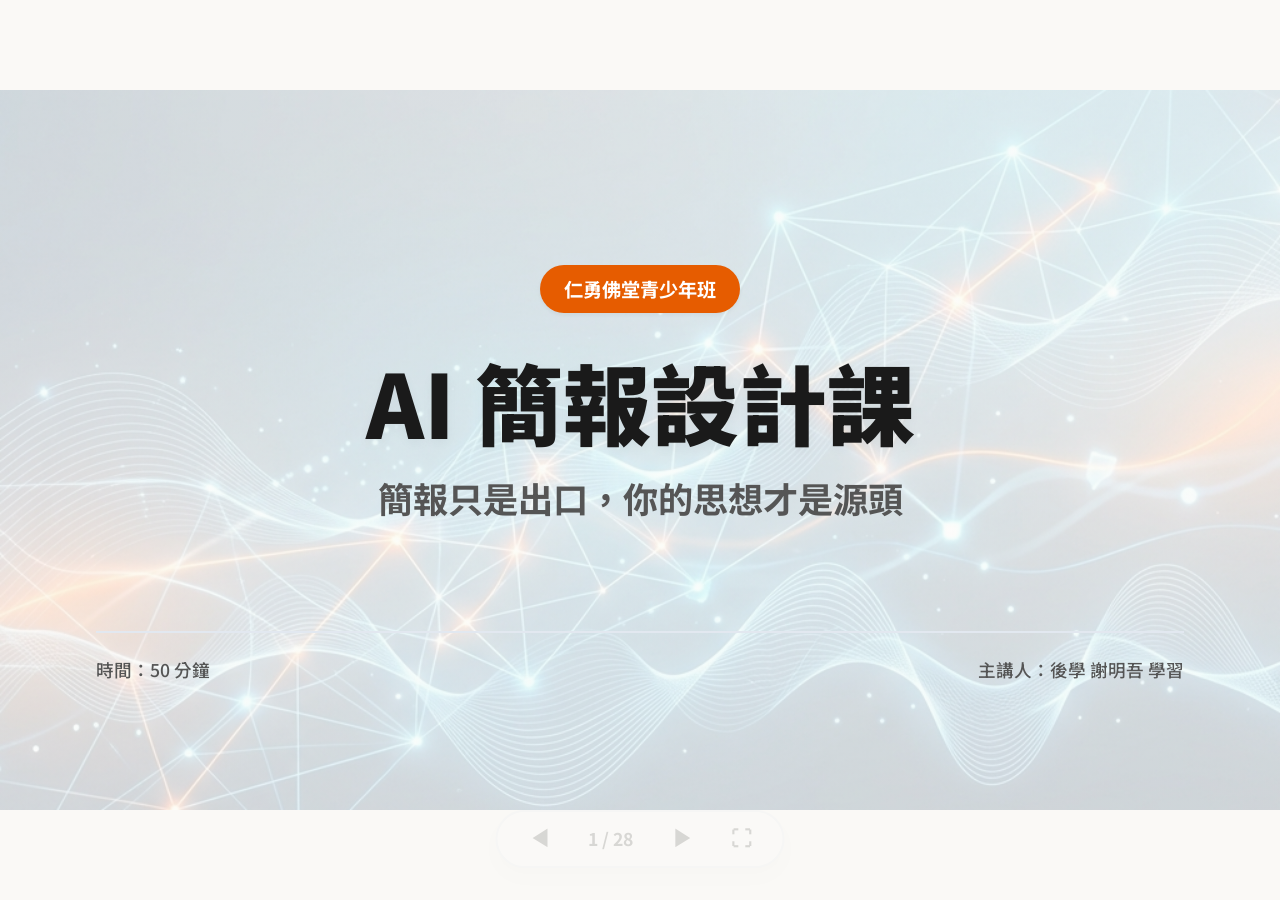
==== index.html @ ba39afdf "輸出 index.html、加手機橫向提示、接回 ai-slides Co-Authored-By: Claude Opus 4.8 <noreply@anthropic.com>" ====
<!DOCTYPE html>
<html lang="zh-TW">
<head>
  <meta charset="UTF-8">
  <meta name="viewport" content="width=device-width, initial-scale=1.0">
  <title>AI簡報設計：表達是靈魂，工具是手腳</title>
  <!-- 導入 Noto Sans TC 字體提升視覺質感 -->
  <link rel="preconnect" href="https://fonts.googleapis.com">
  <link rel="preconnect" href="https://fonts.gstatic.com" crossorigin>
  <link href="https://fonts.googleapis.com/css2?family=Noto+Sans+TC:wght@400;500;700;900&display=swap" rel="stylesheet">
  <link rel="stylesheet" href="style.css">
</head>
<body>

  <!-- ==================== 講師與學生共用簡報介面 ==================== -->
  <div id="presenter-view" class="view-active">
    
    <!-- 幻燈片主容器 -->
    <div class="slides-container" id="slides-container">
      
      
      <!-- Slide 1: 封面 (由 MD 自動編譯) -->
      <section class="slide title-slide active-slide" id="slide-1">
        <div class="slide-content center-content">
          <div class="tag">仁勇佛堂青少年班</div>
          <h1 class="slide-title font-giant">AI 簡報設計課</h1>
          <p class="slide-subtitle font-large">簡報只是出口，你的思想才是源頭</p>
          <div class="slide-footer">
            <span>時間：50 分鐘</span><span>主講人：後學 謝明吾 學習</span>
          </div>
        </div>
      </section>


      <!-- Slide 2: 主題轉場頁 THEME 01 (由 MD 自動編譯) -->
      <section class="slide title-slide theme-title-slide" id="slide-2">
        <div class="slide-content center-content">
          <div class="theme-tag">THEME 01</div>
          <h1 class="slide-title font-giant">簡報的靈魂是表達</h1>
          <div class="theme-points-list">
            
            <div class="theme-point-item">
              <span class="theme-point-num">1</span>
              <span class="theme-point-text">即時互動：簡報的目標是什麼？</span>
            </div>
            <div class="theme-point-item">
              <span class="theme-point-num">2</span>
              <span class="theme-point-text">簡報的定義：Power Point</span>
            </div>
          </div>
        </div>
      </section>


      <!-- Slide 3: 文字雲開場互動 (由 MD 自動編譯) -->
      <section class="slide" id="slide-3">
        <div class="slide-content split-layout" style="padding-top: 3.5rem;">
          <div class="tag-category">主題一：簡報的靈魂是表達</div>
          <div class="left-col">
            <h2 class="slide-heading" style="font-size: 2.4rem;">即時互動：簡報的目標是什麼？</h2>
            <p class="slide-desc font-small" style="margin-bottom:1rem;">掃碼或在瀏覽器打開此簡報連結，在輸入框回答：你覺得<span class="emphasis font-bold">簡報的目標</span>是什麼？</p>

            <!-- 掃碼區域 -->
            <div class="qr-box" style="padding: 1rem; gap: 1rem;">
              <img id="presenter-qr" src="" alt="二維碼載入中..." style="width: 100px; height: 100px;">
              <div class="qr-info">
                <p class="font-small font-bold" style="font-size:0.95rem;">📱 手機掃碼或瀏覽連結：</p>
                <code id="presenter-url" style="font-size:0.8rem; padding: 0.3rem 0.6rem; display:block; max-width:260px; overflow-x:auto;">載入中...</code>
              </div>
            </div>

            <!-- 內嵌填寫回答區 -->
            <div class="interactive-form-box" style="margin-top: 0.8rem; padding: 1.2rem; background: var(--bg-color-card); border-radius: var(--radius-sm); border: 2px solid var(--border-color);">
              <h3 class="font-bold" style="font-size: 1.1rem; margin-bottom: 0.5rem; display: flex; align-items: center; gap: 0.3rem;">💬 輸入你的答案：</h3>
              <div class="input-group-row" style="display: flex; gap: 0.5rem;">
                <input type="text" id="slide2-answer-input" placeholder="例如：傳遞溫暖 (限8字)" maxlength="8" style="padding: 0.6rem; font-size: 1.1rem; border: 2px solid var(--border-color); border-radius: var(--radius-sm); outline: none; font-weight: 700; flex-grow: 1; min-width: 0;">
                <button id="slide2-submit-btn" class="btn btn-primary" style="padding: 0.6rem 1.2rem; font-size: 1.1rem; border-radius: var(--radius-sm);">送出</button>
              </div>
              <p id="slide2-form-error" class="error-msg" style="margin-top: 0.4rem; text-align: left; font-size: 0.95rem; color: #E53E3E; font-weight: bold; display: none;"></p>
              <p id="slide2-success-msg" style="color: #38A169; font-weight: bold; margin-top: 0.4rem; font-size: 0.95rem; display: none;">✓ 送出成功！請看右側文字雲！</p>
            </div>

            <div class="interactive-status" style="margin-top: 0.8rem; display: flex; align-items: center; justify-content: space-between;">
              <p class="font-small font-bold" style="font-size: 1.05rem;">收到回應數：<span id="response-count" class="emphasis">0</span></p>
              <button id="clear-words-btn" class="btn btn-secondary" style="padding: 0.4rem 0.8rem; font-size: 0.9rem;">清空單字</button>
            </div>
          </div>
          <div class="right-col wc-container" style="height: 90%;">
            <!-- 文字雲繪製畫布 -->
            <canvas id="word-cloud-canvas"></canvas>
            <div id="word-cloud-placeholder" class="wc-placeholder">
              等待學生輸入回答...
            </div>
          </div>
        </div>
      </section>


      <!-- Slide 4: 第一單元 - 表達是靈魂 (黑底極簡對比風格) (由 MD 自動編譯) -->
      <section class="slide dark-slide" id="slide-4">
        <div class="slide-content center-content">
          <div class="tag-category">主題一：簡報的靈魂是表達</div>
          <div class="dark-slide-layout">
            <div class="dark-slide-col">
              <div class="dark-slide-char">簡</div>
              <div class="dark-slide-word text-gold">POWER</div>
            </div>
            <div class="dark-slide-col">
              <div class="dark-slide-char">報</div>
              <div class="dark-slide-word">POINT</div>
            </div>
          </div>
        </div>
      </section>


      <!-- Slide 5: 主題轉場頁 THEME 02 (由 MD 自動編譯) -->
      <section class="slide title-slide theme-title-slide" id="slide-5">
        <div class="slide-content center-content">
          <div class="theme-tag">THEME 02</div>
          <h1 class="slide-title font-giant">視覺化表達與白皮書原則</h1>
          <div class="theme-points-list">
            
            <div class="theme-point-item">
              <span class="theme-point-num">1</span>
              <span class="theme-point-text">區分報告用與演講用</span>
            </div>
            <div class="theme-point-item">
              <span class="theme-point-num">2</span>
              <span class="theme-point-text">視覺化表達三大原則</span>
            </div>
            <div class="theme-point-item">
              <span class="theme-point-num">3</span>
              <span class="theme-point-text">實踐：互動挑戰糾錯</span>
            </div>
          </div>
        </div>
      </section>


      <!-- Slide 6: (由 MD 自動編譯) -->
      <section class="slide" id="slide-6">
        <div class="slide-content text-left-layout">
          <div class="tag-category">主題二：視覺化表達與白皮書原則</div>
          <h2 class="slide-heading">白皮書原則：報告用 vs 演講用</h2>
          <p class="bullet-desc-intro">我們的重點是表達——但表達的對象不同，規格就不同。做簡報之前，要先判斷你的受眾需要什麼樣的規格、內容、排版：</p>

<div class="grid-three-cols margin-top-md">
            <div class="grid-card">
              <div class="num-badge">01</div>
              <h3 class="font-bold">報告用簡報</h3>
              <p class="font-small">用於閱讀，文字可以多，資訊需詳細。</p>
            </div>
            <div class="grid-card">
              <div class="num-badge">02</div>
              <h3 class="font-bold">演講用簡報</h3>
              <p class="font-small">用於輔助，白底黑字，重點字越大越好，絕不是逐字稿。</p>
            </div>
            <div class="grid-card">
              <div class="num-badge">03</div>
              <h3 class="font-bold">注意力是稀缺資源</h3>
              <p class="font-small">演講簡報每頁不超過 3 個重點，去除所有無關雜訊。</p>
            </div></div>



        </div>
      </section>


      <!-- Slide 7: (由 MD 自動編譯) -->
      <section class="slide" id="slide-7">
        <div class="slide-content text-left-layout">
          <div class="tag-category">主題二：視覺化表達與白皮書原則</div>
          <h2 class="slide-heading">視覺化原則一：資訊最大化，雜訊最小化</h2>
          <p class="bullet-desc-intro">拿掉無關干擾，讓聽眾注意力聚焦在核心重點上。</p>
<ul class="bullet-list-v2"><li><div class="bullet-title">去除無關雜訊</div><div class="bullet-desc">刪除裝飾邊框與花俏背景，字體用粗黑體（思源黑體、微軟正黑體）。</div></li><li><div class="bullet-title">聚焦核心訊息</div><div class="bullet-desc">只保留與主題相關的元素，用對比讓重點一目了然。</div></li></ul>




        </div>
      </section>


      <!-- Slide 8: 全頁圖片 (由 MD 自動編譯) -->
      <section class="slide image-full-slide" id="slide-8">
        <img src="視覺化原則一NG示範圖.png" alt="NG 示範" class="full-slide-image">
      </section>


      <!-- Slide 9: 全頁圖片 (由 MD 自動編譯) -->
      <section class="slide image-full-slide" id="slide-9">
        <img src="視覺化原則一改良示範圖.png" alt="改良示範" class="full-slide-image">
      </section>


      <!-- Slide 10: (由 MD 自動編譯) -->
      <section class="slide" id="slide-10">
        <div class="slide-content text-left-layout">
          <div class="tag-category">主題二：視覺化表達與白皮書原則</div>
          <h2 class="slide-heading">視覺化原則二：每頁不超過三個重點</h2>
          <p class="bullet-desc-intro">給聽眾太多重點，等於沒有重點。</p>
<ul class="bullet-list-v2"><li><div class="bullet-title">大腦記憶極限</div><div class="bullet-desc">一頁放超過 3 個重點，聽眾看完只會覺得混亂。</div></li><li><div class="bullet-title">精煉核心要點</div><div class="bullet-desc">每頁最多 3 個論點，其餘細節交給講師口頭說。</div></li></ul>




        </div>
      </section>


      <!-- Slide 11: 全頁圖片 (由 MD 自動編譯) -->
      <section class="slide image-full-slide" id="slide-11">
        <img src="視覺化原則二NG示範圖.png" alt="NG 示範" class="full-slide-image">
      </section>


      <!-- Slide 12: 全頁圖片 (由 MD 自動編譯) -->
      <section class="slide image-full-slide" id="slide-12">
        <img src="視覺化原則二改良示範圖.png" alt="改良示範" class="full-slide-image">
      </section>


      <!-- Slide 13: (由 MD 自動編譯) -->
      <section class="slide" id="slide-13">
        <div class="slide-content text-left-layout">
          <div class="tag-category">主題二：視覺化表達與白皮書原則</div>
          <h2 class="slide-heading">視覺化原則三：圖 ＞ 詞 ＞ 文</h2>
          <p class="bullet-desc-intro">用圖片和關鍵詞代替長篇文字。</p>
<ul class="bullet-list-v2"><li><div class="bullet-title">視覺記憶優先</div><div class="bullet-desc">一張有溫度的真實照片，勝過一堆關鍵詞，更能引發情感共鳴。</div></li><li><div class="bullet-title">詞彙勝過段落</div><div class="bullet-desc">一定要放文字時，用精簡「關鍵詞」代替整句段落。</div></li></ul>




        </div>
      </section>


      <!-- Slide 14: 全頁圖片 (由 MD 自動編譯) -->
      <section class="slide image-full-slide" id="slide-14">
        <img src="視覺化原則二NG示範圖.png" alt="NG 示範" class="full-slide-image">
      </section>


      <!-- Slide 15: 全頁圖片 (由 MD 自動編譯) -->
      <section class="slide image-full-slide" id="slide-15">
        <img src="視覺化原則三改良示範圖.png" alt="改良示範" class="full-slide-image">
      </section>


      <!-- Slide 16: 互動挑戰 - 簡報糾錯找不同 (由 MD 自動編譯) -->
      <section class="slide" id="slide-16">
        <div class="slide-content full-layout">
          <div class="tag-category">主題二：視覺化表達與白皮書原則</div>
          <h2 class="slide-heading text-center">互動挑戰：簡報糾錯找不同 🔍</h2>
          <p class="text-center font-medium margin-bottom-sm">下面這是一張青少年製作的「感恩大自然」NG投影片，請找出 <span class="emphasis font-bold">4 個嚴重錯誤</span>！</p>

          <div class="game-container">
            <!-- NG 投影片本體 -->
            <div class="ng-slide-canvas" id="ng-slide">
              <div class="ng-header clickable-element" data-error="title" title="點擊檢查標題">
                感恩大自然投影片簡報!!!
              </div>
              <div class="ng-layout-body">
                <div class="ng-leftclickable clickable-element" data-error="text" title="點擊檢查左側文字">
                  <h3>一、大自然對我們的恩惠</h3>
                  <p>大自然給了我們新鮮的空氣，我們每天吸入的氧氣都是植物製造的，如果沒有植物，我們人類就會窒息而死。然後大自然還給了我們乾淨的水，水是生命之源，我們身體有70%都是水組成的。還有還有，大自然還提供了各種好吃的食物，包括米飯、蔬菜、水果、還有小麥，這些都是大自然慷慨賜予我們的，所以我們一定要好好感恩大自然，千萬不能破壞環境，否則會遭到大自然的報復喔！大家一定要記住！</p>
                </div>
                <div class="ng-rightclickable clickable-element" data-error="image" title="點擊檢查右側配圖">
                  <div class="ng-image-placeholder">
                    <span>一張超低畫質、有浮水印、而且歪掉的向日葵插圖</span>
                  </div>
                </div>
              </div>
              <div class="ng-footer clickable-element" data-error="style" title="點擊檢查整體風格">
                背景使用超刺眼的螢光綠漸層 ＋ 紅色新細明體 ＋ 閃爍彩虹字
              </div>
            </div>

            <!-- 錯誤說明面板 -->
            <div class="game-feedback-panel" id="game-feedback">
              <div class="feedback-title font-bold">點擊左側投影片中的錯誤區域進行糾錯！</div>
              <div class="feedback-body" id="feedback-text">
                請用滑鼠或手指點選 NG 投影片中有問題的地方。
              </div>
              <div class="found-counter">
                已尋找錯誤：<span id="found-count" class="emphasis">0</span> / 4
              </div>
              <button id="purify-btn" class="btn btn-primary btn-disabled" disabled>✨ 一鍵淨化簡報</button>
            </div>
          </div>
        </div>
      </section>


      <!-- Slide 17: 主題轉場頁 THEME 03 (由 MD 自動編譯) -->
      <section class="slide title-slide theme-title-slide" id="slide-17">
        <div class="slide-content center-content">
          <div class="theme-tag">THEME 03</div>
          <h1 class="slide-title font-giant">AI 時代，我們做什麼？</h1>
          <div class="theme-points-list">
            
            <div class="theme-point-item">
              <span class="theme-point-num">1</span>
              <span class="theme-point-text">思考核心目標</span>
            </div>
            <div class="theme-point-item">
              <span class="theme-point-num">2</span>
              <span class="theme-point-text">專注內容發想</span>
            </div>
            <div class="theme-point-item">
              <span class="theme-point-num">3</span>
              <span class="theme-point-text">自動化重複工作</span>
            </div>
          </div>
        </div>
      </section>


      <!-- Slide 18: (由 MD 自動編譯) -->
      <section class="slide" id="slide-18">
        <div class="slide-content text-left-layout">
          <div class="tag-category">主題三：AI 時代，我們做什麼？</div>
          <h2 class="slide-heading">1. 思考核心目標</h2>
          <p class="bullet-desc-intro">這堂課要傳遞的核心目標，必須是自己明確內化思考過的。</p>
<ul class="bullet-list-v2"><li><div class="bullet-title">簡報的靈魂</div><div class="bullet-desc">AI 無法替你思考，只有你自己知道要帶給聽眾什麼樣的改變。</div></li><li><div class="bullet-title">明確的指引</div><div class="bullet-desc">開始製作前，先花 5 分鐘寫下這堂課最想讓學生記住的「一句話」。</div></li></ul>




        </div>
      </section>


      <!-- Slide 19: (由 MD 自動編譯) -->
      <section class="slide" id="slide-19">
        <div class="slide-content text-left-layout">
          <div class="tag-category">主題三：AI 時代，我們做什麼？</div>
          <h2 class="slide-heading">2. 專注內容發想</h2>
          <p class="bullet-desc-intro">我們最該花時間的，是思考要講的內容與蒐集根據。</p>
<ul class="bullet-list-v2"><li><div class="bullet-title">說服力來自根據</div><div class="bullet-desc">道場引用經典，醫學引用實證研究，職場靠嚴謹數據——有憑有據，而不是自己覺得怎樣。</div></li><li><div class="bullet-title">真實的情感</div><div class="bullet-desc">融入你在生活或佛堂中的親身體驗，這是 AI 永遠寫不出來的。</div></li><li><div class="bullet-title">故事的力量</div><div class="bullet-desc">用真實的故事打動聽眾，而不是冰冷的數據和 AI 生成的套話。</div></li></ul>




        </div>
      </section>


      <!-- Slide 20: (由 MD 自動編譯) -->
      <section class="slide" id="slide-20">
        <div class="slide-content text-left-layout">
          <div class="tag-category">主題三：AI 時代，我們做什麼？</div>
          <h2 class="slide-heading">3. 自動化重複工作</h2>
          <p class="bullet-desc-intro">排版、格式轉換等重複工作，全部交給 AI。</p>
<ul class="bullet-list-v2"><li><div class="bullet-title">工具交給 AI</div><div class="bullet-desc">利用本套簡報編譯器，將 Markdown 快速編譯成網頁投影片。</div></li><li><div class="bullet-title">時間留給表達</div><div class="bullet-desc">把繁瑣的手動對齊、改字體等重複工作交給機器，專注於把課講好。</div></li></ul>




        </div>
      </section>


      <!-- Slide 21: 主題轉場頁 THEME 04 (由 MD 自動編譯) -->
      <section class="slide title-slide theme-title-slide" id="slide-21">
        <div class="slide-content center-content">
          <div class="theme-tag">THEME 04</div>
          <h1 class="slide-title font-giant">實操環節</h1>
          <div class="theme-points-list">
            
            <div class="theme-point-item">
              <span class="theme-point-num">1</span>
              <span class="theme-point-text">工具一：NotebookLM 生成簡報</span>
            </div>
            <div class="theme-point-item">
              <span class="theme-point-num">2</span>
              <span class="theme-point-text">工具二：Claude cowork 備課工作流</span>
            </div>
          </div>
        </div>
      </section>


      <!-- Slide 22: (由 MD 自動編譯) -->
      <section class="slide" id="slide-22">
        <div class="slide-content text-left-layout">
          <div class="tag-category">主題四：實操環節</div>
          <h2 class="slide-heading">工具一：NotebookLM</h2>
          <p class="bullet-desc-intro">上傳資料，AI 自動彙整重點並生成簡報。</p>

<div class="grid-three-cols margin-top-md">
            <div class="grid-card">
              <div class="num-badge">01</div>
              <h3 class="font-bold">使用流程</h3>
              <p class="font-small">上傳資料（PDF、文章、筆記）→ AI 分析彙整 → 一鍵生成簡報草稿</p>
            </div>
            <div class="grid-card">
              <div class="num-badge">02</div>
              <h3 class="font-bold">適合情境</h3>
              <p class="font-small">快速整理大量資料、讀書報告、彙整研究資料</p>
            </div>
            <div class="grid-card">
              <div class="num-badge">03</div>
              <h3 class="font-bold">小提醒</h3>
              <p class="font-small">版面由 AI 自動決定，彈性調整空間較有限，但快速上手優勢明顯</p>
            </div></div>


          <div class="highlight-box font-medium margin-top-md">
            💡 能學會用 NotebookLM 整理資料、生成簡報，已經非常厲害了！
          </div>

        </div>
      </section>


      <!-- Slide 23: 全頁圖片 (由 MD 自動編譯) -->
      <section class="slide image-full-slide" id="slide-23">
        <img src="NotebookLM.jpg" alt="NotebookLM" class="full-slide-image">
      </section>


      <!-- Slide 24: (由 MD 自動編譯) -->
      <section class="slide" id="slide-24">
        <div class="slide-content text-left-layout">
          <div class="tag-category">主題四：實操環節</div>
          <h2 class="slide-heading">工具二：Claude cowork備課工作流</h2>
          <p class="bullet-desc-intro">在 Obsidian 寫純文字備課稿，AI 轉換成互動式網頁簡報。</p>

<div class="grid-three-cols margin-top-md">
            <div class="grid-card">
              <div class="num-badge">01</div>
              <h3 class="font-bold">使用流程</h3>
              <p class="font-small">寫備課講義（純文字）→ Cowork AI 轉換格式 → 一鍵編譯成互動 HTML 簡報</p>
            </div>
            <div class="grid-card">
              <div class="num-badge">02</div>
              <h3 class="font-bold">適合情境</h3>
              <p class="font-small">想完全掌控內容、需要互動功能、長期重複使用的備課系統</p>
            </div>
            <div class="grid-card">
              <div class="num-badge">03</div>
              <h3 class="font-bold">今天這份簡報</h3>
              <p class="font-small">就是這套工作流產出的成果</p>
            </div></div>


          <div class="highlight-box font-medium margin-top-md">
            💡 這套工作流需要多一點時間學習，但建立後每次備課都能省下大量排版時間。
          </div>

        </div>
      </section>


      <!-- Slide 25: 全頁圖片 (由 MD 自動編譯) -->
      <section class="slide image-full-slide" id="slide-25">
        <img src="claude cowork.jpg" alt="claude cowork" class="full-slide-image">
      </section>


      <!-- Slide 26: (由 MD 自動編譯) -->
      <section class="slide" id="slide-26">
        <div class="slide-content text-left-layout">
          <div class="tag-category">主題四：實操環節</div>
          <h2 class="slide-heading">重點回顧</h2>
          <p class="bullet-desc-intro">今天這堂課，帶走這三件事：</p>
<ul class="bullet-list-v2"><li><div class="bullet-title">簡報是表達的工具</div><div class="bullet-desc">Power Point = 最有力的點，靠「簡」讓你的觀點一擊必中</div></li><li><div class="bullet-title">視覺化原則</div><div class="bullet-desc">資訊最大化、雜訊最小化，每頁不超過三重點，圖＞詞＞文</div></li><li><div class="bullet-title">AI 時代的角色</div><div class="bullet-desc">你負責思考觀點與真實故事，AI 負責自動化重複工作</div></li></ul>




        </div>
      </section>


      <!-- Slide 27: 結論與行動 (由 MD 自動編譯) -->
      <section class="slide" id="slide-27">
        <div class="slide-content center-content">
          <div class="tag">本課總結</div>
          <h2 class="slide-heading font-huge">簡報只是出口，你的思想才是源頭</h2>

          <div class="summary-points font-large margin-top-md">
            
            <div class="summary-point">
              <span class="num">1</span>
              <div class="summary-text"><span class="emphasis font-bold">AI 知道的比你多，但它沒有你的觀點</span></div>
            </div>
            <div class="summary-point">
              <span class="num">2</span>
              <div class="summary-text"><span class="emphasis font-bold">AI 可以給你知識，但給不了你的立場</span></div>
            </div>
          </div>

          <div class="final-quote font-medium margin-top-md">
            「工具在你手裡，觀點在你心裡。」
          </div>
        </div>
      </section>


      <!-- Slide 28: 封面 (由 MD 自動編譯) -->
      <section class="slide title-slide" id="slide-28">
        <div class="slide-content center-content">
          <div class="tag">仁勇佛堂青少年班</div>
          <h1 class="slide-title font-giant">AI 簡報設計課</h1>
          <p class="slide-subtitle font-large">簡報只是出口，你的思想才是源頭</p>
          <div class="slide-footer">
            <span>時間：50 分鐘</span><span>主講人：後學 謝明吾 學習</span>
          </div>
        </div>
      </section>


    </div>

    <!-- 簡報導航按鈕 -->
    <div class="navigation-controls">
      <button id="prev-slide-btn" class="nav-btn">◀</button>
      <span id="slide-number-display">1 / 28</span>
      <button id="next-slide-btn" class="nav-btn">▶</button>
      <button id="fullscreen-btn" class="nav-btn" title="全螢幕模式">⛶</button>
    </div>
  </div>

  <!-- 手機直向時提示轉橫向(只在窄螢幕直向顯示) -->
  <div id="rotate-hint">
    <div class="rotate-hint-inner">
      <div class="rotate-icon">📱</div>
      <p>請將手機<strong>橫向</strong>觀看<br>以獲得最佳閱讀體驗</p>
    </div>
  </div>

  <!-- 引入主邏輯 JS -->
  <script src="app.js"></script>
</body>
</html>
---- style.css ----
/* ==========================================
   AI簡報設計 - 視覺與排版系統 (style.css)
   ========================================== */

/* 全域變數定義 */
:root {
  --bg-color-main: #FAF9F6;       /* 暖淺白背景 */
  --bg-color-card: #FFFFFF;       /* 卡片白色背景 */
  --text-color-primary: #1A1A1A;  /* 粗黑/深炭色主文字 */
  --text-color-secondary: #555555;/* 灰色輔助字 */
  
  /* 色彩標識 */
  --highlight-blue: rgba(135, 206, 250, 0.45); /* 淺藍螢光筆色 */
  --emphasis-orange: #E65C00;     /* 強調深橘色 */
  --border-color: #E2E8F0;
  
  /* 卡片投影與圓角 */
  --shadow-sm: 0 2px 4px rgba(0,0,0,0.05);
  --shadow-md: 0 10px 15px -3px rgba(0, 0, 0, 0.05), 0 4px 6px -2px rgba(0, 0, 0, 0.02);
  --shadow-lg: 0 20px 25px -5px rgba(0,0,0,0.08);
  --radius-sm: 8px;
  --radius-md: 16px;
  --radius-lg: 24px;
}

/* 基礎重置與字體 */
* {
  box-sizing: border-box;
  margin: 0;
  padding: 0;
}

body {
  font-family: 'Noto Sans TC', -apple-system, BlinkMacSystemFont, "Segoe UI", Roboto, sans-serif;
  background-color: var(--bg-color-main);
  color: var(--text-color-primary);
  overflow: hidden;
  height: 100vh;
  width: 100vw;
  -webkit-font-smoothing: antialiased;
}

/* ==================== 視覺核心元件 ==================== */

/* 粗黑大字 */
.font-giant {
  font-size: 4rem;
  font-weight: 900;
  line-height: 1.2;
}

.font-huge {
  font-size: 2.8rem;
  font-weight: 900;
  line-height: 1.3;
}

.font-large {
  font-size: 1.8rem;
  font-weight: 700;
  line-height: 1.4;
}

.font-medium {
  font-size: 1.4rem;
  font-weight: 500;
  line-height: 1.5;
}

.font-small {
  font-size: 1.1rem;
  font-weight: 400;
  line-height: 1.6;
}

.font-bold {
  font-weight: 700;
}

/* 淺藍色螢光筆畫線 */
.hl-blue {
  background: linear-gradient(180deg, transparent 45%, var(--highlight-blue) 45%);
  padding: 0 6px;
  font-weight: 900;
  display: inline;
}

/* 強調重點 (深橘色) */
.emphasis {
  color: var(--emphasis-orange);
  font-weight: 900;
}

.gray-text {
  color: var(--text-color-secondary);
}

.margin-top-md {
  margin-top: 2rem;
}

.margin-top-sm {
  margin-top: 1rem;
}

.margin-bottom-sm {
  margin-bottom: 1rem;
}

.text-center {
  text-align: center;
}

/* 按鈕樣式 */
.btn {
  display: inline-flex;
  align-items: center;
  justify-content: center;
  padding: 0.8rem 1.8rem;
  font-size: 1.1rem;
  font-weight: 700;
  border-radius: var(--radius-sm);
  border: none;
  cursor: pointer;
  transition: all 0.2s cubic-bezier(0.4, 0, 0.2, 1);
  box-shadow: var(--shadow-sm);
}

.btn-primary {
  background-color: var(--text-color-primary);
  color: #FFFFFF;
}

.btn-primary:hover {
  background-color: var(--emphasis-orange);
  transform: translateY(-2px);
  box-shadow: var(--shadow-md);
}

.btn-secondary {
  background-color: transparent;
  color: var(--text-color-primary);
  border: 2px solid var(--text-color-primary);
}

.btn-secondary:hover {
  background-color: rgba(0, 0, 0, 0.05);
}

.btn-disabled {
  background-color: #E2E8F0;
  color: #A0AEC0;
  cursor: not-allowed;
  box-shadow: none !important;
  transform: none !important;
}

/* ==================== 視窗分流 (Presenter / Student) ==================== */
.view-active {
  display: block !important;
}

.view-inactive {
  display: none !important;
}

/* ==================== 1. 講師投影模式樣式 ==================== */
#presenter-view {
  display: none;
  width: 100vw;
  height: 100vh;
  position: relative;
}

/* 幻燈片主容器 — 固定 1280×720 設計尺寸，由 JS resizeSlides() 縮放以適配任何螢幕 */
.slides-container {
  width: 1280px;
  height: 720px;
  position: absolute;
  top: 0;
  left: 0;
  transform-origin: top left;
}

/* 單張幻燈片結構 */
.slide {
  position: absolute;
  top: 0;
  left: 0;
  width: 100%;
  height: 100%;
  display: flex;
  justify-content: center;
  align-items: center;
  opacity: 0;
  visibility: hidden;
  transition: opacity 0.5s ease, visibility 0.5s ease;
  padding: 4rem 6rem 8rem 6rem;
  background-color: var(--bg-color-main);
}

.active-slide {
  opacity: 1;
  visibility: visible;
  z-index: 10;
}

/* 幻燈片內容版面配置 */
.slide-content {
  width: 100%;
  max-width: 1200px;
  height: 100%;
  display: flex;
  flex-direction: column;
  justify-content: center;
  position: relative;
}

.center-content {
  align-items: center;
  text-align: center;
}

/* 分類與裝飾性標籤 */
.tag {
  background-color: rgba(230, 92, 0, 0.1);
  color: var(--emphasis-orange);
  padding: 0.5rem 1.2rem;
  border-radius: 50px;
  font-size: 1.1rem;
  font-weight: 700;
  margin-bottom: 2rem;
  display: inline-block;
}

.tag-category {
  position: absolute;
  top: -3rem;
  left: 0;
  background-color: var(--emphasis-orange);
  color: #FFFFFF;
  padding: 0.4rem 1rem;
  font-size: 0.95rem;
  font-weight: 700;
  letter-spacing: 0.05em;
  border-radius: 4px;
  text-transform: uppercase;
  z-index: 50;
}

.slide-title {
  margin-bottom: 1.5rem;
}

.slide-subtitle {
  margin-bottom: 3rem;
  color: var(--text-color-secondary);
}

.slide-footer {
  position: absolute;
  bottom: 0;
  width: 100%;
  display: flex;
  justify-content: space-between;
  border-top: 2px solid var(--border-color);
  padding-top: 1.5rem;
  font-size: 1.1rem;
  color: var(--text-color-secondary);
  font-weight: 500;
}

.slide-heading {
  font-size: 3rem;
  font-weight: 900;
  margin-bottom: 2rem;
  line-height: 1.2;
}

.slide-desc {
  margin-bottom: 2rem;
  max-width: 800px;
}

/* ==================== 文字雲投影片版面 ==================== */
.split-layout {
  flex-direction: row;
  align-items: center;
  gap: 3rem;
}

.left-col {
  flex: 1.2;
  display: flex;
  flex-direction: column;
}

.right-col {
  flex: 1.8;
  height: 80%;
  background-color: var(--bg-color-card);
  border-radius: var(--radius-md);
  box-shadow: var(--shadow-md);
  border: 2px solid var(--border-color);
  position: relative;
  overflow: hidden;
}

.wc-container {
  display: flex;
  align-items: center;
  justify-content: center;
}

#word-cloud-canvas {
  width: 100%;
  height: 100%;
  background-color: transparent;
}

.wc-placeholder {
  position: absolute;
  font-size: 1.5rem;
  font-weight: 700;
  color: #A0AEC0;
  pointer-events: none;
  animation: pulse 2s infinite;
}

@keyframes pulse {
  0% { opacity: 0.4; }
  50% { opacity: 0.8; }
  100% { opacity: 0.4; }
}

/* QR碼區域 */
.qr-box {
  display: flex;
  align-items: center;
  gap: 1.5rem;
  background-color: var(--bg-color-card);
  padding: 1.5rem;
  border-radius: var(--radius-md);
  box-shadow: var(--shadow-sm);
  border: 2px solid var(--border-color);
  margin-bottom: 1.5rem;
}

.qr-box img {
  width: 140px;
  height: 140px;
  border-radius: 8px;
}

.qr-info code {
  display: inline-block;
  background-color: #EDF2F7;
  padding: 0.4rem 0.8rem;
  border-radius: var(--radius-sm);
  font-family: monospace;
  font-size: 0.95rem;
  margin: 0.5rem 0;
  word-break: break-all;
  color: var(--text-color-primary);
}

.room-tag {
  font-size: 1.1rem;
  font-weight: 700;
}

.interactive-status {
  display: flex;
  align-items: center;
  justify-content: space-between;
  padding: 0 0.5rem;
}

.interactive-status p {
  font-size: 1.2rem;
  font-weight: 700;
}

/* ==================== Slide 3: 概念卡片樣式 ==================== */
.concept-cards {
  display: flex;
  align-items: center;
  justify-content: space-between;
  gap: 2rem;
  margin-top: 1.5rem;
}

.card {
  flex: 1;
  background-color: var(--bg-color-card);
  padding: 2.5rem;
  border-radius: var(--radius-md);
  box-shadow: var(--shadow-md);
  border: 2px solid var(--border-color);
  transition: transform 0.3s ease;
}

.card:hover {
  transform: translateY(-5px);
  box-shadow: var(--shadow-lg);
}

.card-title {
  margin-bottom: 1rem;
}

.arrow-connector {
  font-size: 3rem;
  font-weight: 900;
  color: var(--emphasis-orange);
}

.highlight-box {
  background-color: rgba(135, 206, 250, 0.15);
  border-left: 6px solid #87CEFA;
  padding: 1.5rem;
  border-radius: 0 var(--radius-sm) var(--radius-sm) 0;
}

/* ==================== Slide 4: 列表與口號範例 ==================== */
.bullet-list {
  list-style: none;
  margin: 1.5rem 0;
}

.bullet-list li {
  position: relative;
  padding-left: 2rem;
  margin-bottom: 1.2rem;
}

.bullet-list li .emphasis {
  font-size: 1.15em;
}

.bullet-list li::before {
  content: "✦";
  position: absolute;
  left: 0;
  color: var(--emphasis-orange);
  font-weight: 900;
}

.slogan-examples {
  background-color: var(--bg-color-card);
  padding: 1.5rem;
  border-radius: var(--radius-md);
  border: 2px solid var(--border-color);
}

.example-grid {
  display: grid;
  grid-template-columns: repeat(3, 1fr);
  gap: 1.5rem;
  margin-top: 0.8rem;
}

.example-item {
  background-color: var(--bg-color-main);
  padding: 1.2rem;
  border-radius: var(--radius-sm);
  text-align: center;
  font-weight: 700;
  font-size: 1.15rem;
  border: 2px dashed #CBD5E0;
}

/* ==================== 三欄格局樣式 ==================== */
.grid-three-cols {
  display: grid;
  grid-template-columns: repeat(3, 1fr);
  gap: 2rem;
}

.grid-card {
  background-color: var(--bg-color-card);
  padding: 2rem;
  border-radius: var(--radius-md);
  box-shadow: var(--shadow-md);
  border: 2px solid var(--border-color);
  position: relative;
  display: flex;
  flex-direction: column;
  gap: 0.8rem;
}

.grid-card h3 {
  font-size: 1.6rem;
  font-weight: 900;
  margin-top: 0.5rem;
}

.grid-card p {
  font-size: 1.4rem;
  font-weight: 500;
  line-height: 1.6;
}

.num-badge {
  position: absolute;
  top: -15px;
  left: 20px;
  background-color: var(--emphasis-orange);
  color: #FFFFFF;
  font-weight: 900;
  font-size: 1.1rem;
  width: 35px;
  height: 35px;
  border-radius: 50%;
  display: flex;
  align-items: center;
  justify-content: center;
}

.principle-card {
  background-color: var(--bg-color-card);
  padding: 2rem;
  border-radius: var(--radius-md);
  box-shadow: var(--shadow-md);
  border: 2px solid var(--border-color);
  text-align: center;
  display: flex;
  flex-direction: column;
  align-items: center;
  gap: 1rem;
}

.card-icon {
  font-size: 2.5rem;
}

.principle-card h3 {
  font-size: 1.3rem;
  font-weight: 900;
}

/* ==================== Slide 7: 糾錯找不同遊戲 ==================== */
.game-container {
  display: flex;
  gap: 2rem;
  height: calc(100% - 100px);
  margin-top: 1rem;
}

/* NG 投影片設計 */
.ng-slide-canvas {
  flex: 2;
  background: linear-gradient(135deg, #00FF00 0%, #32CD32 100%); /* 極刺眼綠色 */
  border: 8px solid #FF00FF; /* 刺眼桃紅邊框 */
  border-radius: var(--radius-sm);
  padding: 1.5rem;
  display: flex;
  flex-direction: column;
  justify-content: space-between;
  height: 100%;
  position: relative;
  box-shadow: var(--shadow-lg);
  font-family: "MS Serif", "New York", "Noto Serif TC", serif; /* 老舊字體 */
  transition: all 1s ease-in-out;
}

.ng-header {
  color: #FF0000; /* 紅色標題 */
  font-size: 2.2rem;
  font-weight: 900;
  text-align: center;
  padding: 0.5rem;
  text-shadow: 2px 2px 0px #FFFF00; /* 黃色陰影 */
}

.ng-layout-body {
  display: flex;
  gap: 1rem;
  flex: 1;
  margin: 1rem 0;
  overflow: hidden;
}

.ng-leftclickable {
  flex: 1.3;
  background-color: rgba(255, 255, 255, 0.7);
  padding: 1rem;
  border-radius: var(--radius-sm);
  overflow-y: auto;
  font-size: 0.95rem;
  color: #000000;
  line-height: 1.4;
}

.ng-leftclickable h3 {
  font-size: 1.2rem;
  color: #0000FF; /* 藍色標題 */
  margin-bottom: 0.5rem;
}

.ng-rightclickable {
  flex: 0.7;
  display: flex;
  align-items: center;
  justify-content: center;
}

.ng-image-placeholder {
  width: 100%;
  height: 80%;
  border: 4px dashed #000;
  transform: rotate(-3deg); /* 歪斜效果 */
  background-color: #FFFFE0;
  display: flex;
  align-items: center;
  justify-content: center;
  text-align: center;
  padding: 1rem;
  font-size: 0.9rem;
  font-weight: 700;
  color: #555500;
}

.ng-footer {
  background: linear-gradient(90deg, red, orange, yellow, green, blue, indigo, violet);
  -webkit-background-clip: text;
  background-clip: text;
  color: transparent;
  font-size: 1.1rem;
  font-weight: 900;
  text-align: center;
  padding: 0.3rem;
  border: 2px solid #FF00FF;
  animation: rainbow-blink 1s infinite alternate;
}

@keyframes rainbow-blink {
  0% { background-color: rgba(255, 255, 0, 0.3); }
  100% { background-color: rgba(0, 255, 255, 0.3); }
}

/* 遊戲糾錯反饋面板 */
.game-feedback-panel {
  flex: 1;
  background-color: var(--bg-color-card);
  padding: 2rem;
  border-radius: var(--radius-md);
  border: 2px solid var(--border-color);
  box-shadow: var(--shadow-md);
  display: flex;
  flex-direction: column;
  justify-content: space-between;
}

.feedback-title {
  font-size: 1.25rem;
  border-bottom: 2px solid var(--border-color);
  padding-bottom: 0.8rem;
  color: var(--text-color-primary);
}

.feedback-body {
  font-size: 1.1rem;
  margin: 1.5rem 0;
  flex-grow: 1;
  color: var(--text-color-secondary);
}

.found-counter {
  font-size: 1.2rem;
  font-weight: 700;
  margin-bottom: 1.5rem;
  padding: 0.5rem;
  background-color: var(--bg-color-main);
  border-radius: var(--radius-sm);
  text-align: center;
}

/* 可點擊出錯的元素特效 */
.clickable-element {
  cursor: pointer;
  position: relative;
  transition: all 0.2s ease;
}

.clickable-element:hover {
  outline: 3px dashed var(--emphasis-orange);
  outline-offset: 4px;
}

/* 錯誤已被找出後的標示 */
.element-rectified {
  outline: 3px solid #3182CE !important;
  outline-offset: 4px;
}

/* 一鍵淨化後的 Good 樣式 (極簡白底風格) */
.purified-slide-canvas {
  background: var(--bg-color-card) !important;
  border: 2px solid var(--border-color) !important;
  font-family: 'Noto Sans TC', sans-serif !important;
  padding: 2.5rem !important;
  color: var(--text-color-primary) !important;
  border-radius: var(--radius-md) !important;
}

.purified-slide-canvas .ng-header {
  color: var(--text-color-primary) !important;
  text-shadow: none !important;
  font-size: 2.6rem !important;
  text-align: left !important;
  font-weight: 900 !important;
  padding: 0 !important;
}

.purified-slide-canvas .ng-layout-body {
  margin: 1.5rem 0 !important;
  gap: 2rem !important;
}

.purified-slide-canvas .ng-leftclickable {
  background: transparent !important;
  padding: 0 !important;
  font-size: 1.2rem !important;
  color: var(--text-color-primary) !important;
}

.purified-slide-canvas .ng-leftclickable h3 {
  display: none !important; /* 標題整合進主體 */
}

.purified-slide-canvas .ng-leftclickable p {
  line-height: 1.6 !important;
}

.purified-slide-canvas .ng-rightclickable {
  display: flex !important;
  align-items: center !important;
}

.purified-slide-canvas .ng-image-placeholder {
  border: none !important;
  transform: none !important;
  background-color: var(--bg-color-main) !important;
  border-radius: var(--radius-sm) !important;
  font-size: 1.05rem !important;
  font-weight: 700 !important;
  color: var(--emphasis-orange) !important;
  box-shadow: var(--shadow-sm) !important;
}

.purified-slide-canvas .ng-footer {
  background: none !important;
  color: var(--text-color-secondary) !important;
  border: none !important;
  font-size: 1rem !important;
  text-align: left !important;
  font-weight: 500 !important;
  padding: 1rem 0 0 0 !important;
  border-top: 2px solid var(--border-color) !important;
  animation: none !important;
}

/* ==================== Slide 8: 結論點樣式 ==================== */
.summary-points {
  display: flex;
  flex-direction: column;
  gap: 1.5rem;
  text-align: left;
  max-width: 700px;
}

.summary-point {
  display: flex;
  align-items: center;
  gap: 1.5rem;
  background-color: var(--bg-color-card);
  padding: 1.2rem 2rem;
  border-radius: var(--radius-md);
  box-shadow: var(--shadow-sm);
  border: 2px solid var(--border-color);
}

.summary-point .num {
  background-color: var(--text-color-primary);
  color: #FFFFFF;
  width: 40px;
  height: 40px;
  border-radius: 50%;
  display: flex;
  align-items: center;
  justify-content: center;
  font-weight: 900;
  font-size: 1.2rem;
  flex-shrink: 0; /* 確保數字圓圈不會被壓縮變形 */
}

.summary-text {
  flex: 1;
  text-align: left;
  line-height: 1.6;
}

/* 確保重點標籤詞彙在排版時不會中途斷字，維持完整閱讀性 */
.summary-text span {
  display: inline-block;
  white-space: nowrap;
}

.final-quote {
  font-size: 1.5rem;
  font-weight: 700;
  color: var(--emphasis-orange);
  background-color: rgba(230, 92, 0, 0.05);
  padding: 1rem 2rem;
  border-radius: 50px;
  border: 2px dashed var(--emphasis-orange);
}

.slogan-box {
  background-color: var(--bg-color-card);
  padding: 2rem 4rem;
  border-radius: var(--radius-md);
  box-shadow: var(--shadow-md);
  border: 3px solid var(--text-color-primary);
  font-size: 2.2rem;
  transform: rotate(-1deg);
}

/* ==================== 底部導航控制條 ==================== */
.navigation-controls {
  position: absolute;
  bottom: 2rem;
  left: 50%;
  transform: translateX(-50%);
  display: flex;
  align-items: center;
  gap: 1.5rem;
  background-color: var(--bg-color-card);
  padding: 0.6rem 1.5rem;
  border-radius: 50px;
  box-shadow: var(--shadow-md);
  border: 2px solid var(--border-color);
  z-index: 100;
  opacity: 0.15;
  transition: opacity 0.3s ease;
}

.navigation-controls:hover {
  opacity: 1;
}

.nav-btn {
  background: transparent;
  border: none;
  font-size: 1.3rem;
  font-weight: bold;
  cursor: pointer;
  color: var(--text-color-primary);
  width: 35px;
  height: 35px;
  border-radius: 50%;
  display: flex;
  align-items: center;
  justify-content: center;
  transition: background-color 0.2s;
}

.nav-btn:hover {
  background-color: var(--bg-color-main);
  color: var(--emphasis-orange);
}

#slide-number-display {
  font-size: 1.1rem;
  font-weight: 700;
  min-width: 60px;
  text-align: center;
}


/* ==================== 2. 學生手機回答模式樣式 ==================== */
#student-view {
  display: none;
  background-color: var(--bg-color-main);
  min-height: 100vh;
  width: 100vw;
  overflow-y: auto;
}

.student-container {
  max-width: 480px;
  margin: 0 auto;
  background-color: var(--bg-color-card);
  min-height: 100vh;
  box-shadow: var(--shadow-lg);
  display: flex;
  flex-direction: column;
  position: relative;
}

.student-header {
  background-color: var(--text-color-primary);
  color: #FFFFFF;
  padding: 1.8rem;
  text-align: center;
}

.student-logo {
  font-size: 1.8rem;
  font-weight: 900;
  letter-spacing: 1px;
}

.student-subtitle {
  font-size: 1rem;
  opacity: 0.7;
  margin-top: 0.3rem;
}

.student-main {
  flex-grow: 1;
  padding: 1.5rem;
  display: flex;
  flex-direction: column;
  gap: 1.5rem;
}

.status-bar {
  display: flex;
  align-items: center;
  gap: 0.5rem;
  font-size: 0.95rem;
  color: var(--text-color-secondary);
  background-color: var(--bg-color-main);
  padding: 0.5rem 1rem;
  border-radius: 50px;
  align-self: flex-start;
}

.status-dot {
  width: 8px;
  height: 8px;
  border-radius: 50%;
  display: inline-block;
}

.dot-green {
  background-color: #48BB78;
  box-shadow: 0 0 8px #48BB78;
}

.interactive-form-box {
  background-color: var(--bg-color-main);
  padding: 1.8rem;
  border-radius: var(--radius-md);
  border: 2px solid var(--border-color);
}

.question-title {
  font-size: 1.4rem;
  font-weight: 900;
  margin-bottom: 0.5rem;
}

.question-desc {
  color: var(--text-color-secondary);
  margin-bottom: 1.5rem;
}

.input-group {
  display: flex;
  flex-direction: column;
  gap: 1rem;
}

.input-group input {
  padding: 1rem;
  font-size: 1.2rem;
  border: 2px solid var(--border-color);
  border-radius: var(--radius-sm);
  outline: none;
  font-family: inherit;
  font-weight: 700;
  text-align: center;
  transition: border-color 0.2s;
}

.input-group input:focus {
  border-color: var(--emphasis-orange);
}

.input-group button {
  width: 100%;
  padding: 1rem;
  font-size: 1.2rem;
}

.error-msg {
  color: #E53E3E;
  font-size: 0.95rem;
  font-weight: bold;
  text-align: center;
  margin-top: 0.5rem;
}

/* 成功畫面樣式 */
.success-box {
  background-color: #F0FFF4;
  border: 2px solid #C6F6D5;
  border-radius: var(--radius-md);
  padding: 2rem;
  text-align: center;
  display: flex;
  flex-direction: column;
  align-items: center;
  gap: 0.8rem;
  animation: slideIn 0.3s ease;
}

.success-hidden {
  display: none !important;
}

.success-icon {
  background-color: #38A169;
  color: #FFFFFF;
  width: 50px;
  height: 50px;
  border-radius: 50%;
  display: flex;
  align-items: center;
  justify-content: center;
  font-size: 2rem;
  font-weight: bold;
}

@keyframes slideIn {
  from { opacity: 0; transform: translateY(10px); }
  to { opacity: 1; transform: translateY(0); }
}

.info-card {
  background-color: rgba(230, 92, 0, 0.03);
  border: 1px solid rgba(230, 92, 0, 0.15);
  border-radius: var(--radius-sm);
  padding: 1.2rem;
}

.info-card h4 {
  color: var(--emphasis-orange);
  margin-bottom: 0.5rem;
  font-size: 1.1rem;
  font-weight: 700;
}

.student-footer {
  text-align: center;
  padding: 1.5rem;
  font-size: 0.9rem;
  color: var(--text-color-secondary);
  border-top: 2px solid var(--border-color);
}

/* ==================== 3. 列印與 PDF 匯出專用樣式 (@media print) ==================== */
@page {
  size: landscape; /* 強制所有印表機套用橫向列印 */
  margin: 0;       /* 移除瀏覽器預設頁首頁尾白邊 */
}

@media print {
  @page {
    size: landscape;
    margin: 0;
  }

  html, body {
    background-color: #FFFFFF !important;
    color: #000000 !important;
    overflow: visible !important;
    height: 100% !important;
    width: 100% !important;
    margin: 0 !important;
    padding: 0 !important;
    font-size: 14pt !important;
    -webkit-print-color-adjust: exact !important; /* 強制列印背景顏色與漸層 */
    print-color-adjust: exact !important;
  }

  /* 移除絕對定位以支援順暢的分頁 */
  #presenter-view, 
  .slides-container {
    display: block !important;
    position: static !important;
    height: auto !important;
    width: 100% !important;
    overflow: visible !important;
    margin: 0 !important;
    padding: 0 !important;
  }

  /* 將每一張投影片設為區塊元素，並在結尾強制分頁，高度鎖定為視窗高 */
  .slide {
    position: relative !important;
    display: block !important; /* 必須為 block，Chrome 才能正確識別 page-break */
    float: none !important;
    opacity: 1 !important;
    visibility: visible !important;
    page-break-after: always !important;
    break-after: page !important;
    page-break-inside: avoid !important;
    break-inside: avoid !important;
    width: 100% !important;
    height: 100vh !important;
    margin: 0 !important;
    padding: 4rem 6rem !important;
    box-sizing: border-box !important;
    background-color: #FFFFFF !important;
    overflow: hidden !important;
  }

  /* 內部的彈性盒子用來進行垂直居中對齊 */
  .slide-content {
    display: flex !important;
    flex-direction: column !important;
    justify-content: center !important;
    height: 100% !important;
    max-height: 100% !important;
  }

  /* 文字雲列印最佳化：文字雲區域與QR Code調整 */
  .split-layout {
    display: flex !important;
    flex-direction: row !important;
    gap: 2rem !important;
    align-items: center !important;
    height: 100% !important;
  }

  .left-col {
    flex: 1 !important;
  }

  .right-col {
    flex: 1.5 !important;
    height: 80% !important;
    border: 2px solid #CBD5E0 !important;
    box-shadow: none !important;
    background-color: #FFFFFF !important;
  }

  /* 隱藏互動性及無關列印的介面元素 */
  .navigation-controls,
  #clear-words-btn,
  .interactive-status button,
  #purify-btn,
  .interactive-form-box {
    display: none !important;
  }

  /* 糾錯找不同在列印時隱藏反饋面板與多餘控制 */
  .game-feedback-panel {
    border: 1px solid #CBD5E0 !important;
    box-shadow: none !important;
    padding: 1.5rem !important;
  }

  /* 手機回答模式在列印簡報時隱藏 */
  #student-view {
    display: none !important;
  }

  /* 讓黑底投影片在 PDF 列印中維持黑底白字 */
  .slide.dark-slide {
    background-color: #000000 !important;
    color: #FFFFFF !important;
  }
}

/* ==================== 4. 黑色極簡高對比投影片樣式 (Slide 3) ==================== */
.slide.dark-slide {
  background-color: #000000 !important;
  color: #FFFFFF !important;
}

.dark-slide-layout {
  display: flex;
  justify-content: center;
  align-items: center;
  gap: 8rem; /* 兩欄間距 */
  height: 100%;
}

.dark-slide-col {
  display: flex;
  flex-direction: column;
  align-items: center;
}

.dark-slide-char {
  font-size: 14rem; /* 巨無霸中文字體 */
  font-weight: 900;
  color: #FFFFFF;
  line-height: 1;
  margin-bottom: 2.5rem;
}

.dark-slide-word {
  font-size: 3.5rem; /* 大字英文 */
  font-weight: 900;
  letter-spacing: 0.15em;
  line-height: 1;
}

.text-gold {
  color: #ECC94B; /* 溫潤的金黃色 */
}

/* ==================== 課程封面 (Title Slide) 專用樣式 ==================== */
.title-slide {
  background-image: linear-gradient(rgba(250, 249, 246, 0.45), rgba(250, 249, 246, 0.45)), url('cover_bg.png');
  background-size: cover;
  background-position: center;
  background-repeat: no-repeat;
}

.title-slide .slide-title {
  font-size: 5.5rem !important; /* 標題的字再放大 */
  font-weight: 900;
  line-height: 1.1;
  text-shadow: 0 4px 12px rgba(0, 0, 0, 0.04);
}

.title-slide .tag {
  background-color: var(--emphasis-orange) !important;
  color: #FFFFFF !important;
  font-size: 1.2rem;
  padding: 0.6rem 1.5rem;
  border-radius: 50px;
  box-shadow: var(--shadow-sm);
  margin-bottom: 2.5rem;
}

.title-slide .slide-subtitle {
  font-size: 2.2rem; /* 副標題也微幅放大以保持視覺平衡 */
  font-weight: 700;
  color: var(--text-color-secondary);
}

/* ==================== Bullet List V2：標題+說明兩行格式 ==================== */
.bullet-desc-intro {
  font-size: 1.9rem;
  font-weight: 500;
  margin-bottom: 1.2rem;
  line-height: 1.5;
}

.bullet-list-v2 {
  list-style: none;
  margin: 0.5rem 0;
  display: flex;
  flex-direction: column;
  gap: 2rem;
}

.bullet-list-v2 li {
  position: relative;
  padding-left: 3rem;
}

.bullet-list-v2 li::before {
  content: "✦";
  position: absolute;
  left: 0;
  top: 0.15em;
  color: var(--emphasis-orange);
  font-weight: 900;
  font-size: 1.4rem;
}

.bullet-title {
  font-size: 2.2rem;
  font-weight: 900;
  color: var(--emphasis-orange);
  line-height: 1.3;
  margin-bottom: 0.4rem;
}

.bullet-desc {
  font-size: 1.9rem;
  font-weight: 500;
  line-height: 1.5;
  color: var(--text-color-primary);
}

/* ==================== 全頁圖片投影片 (Image Full Slide) ==================== */
.image-full-slide {
  padding: 0 !important;
  background-color: #000000;
  display: flex;
  align-items: center;
  justify-content: center;
}

.full-slide-image {
  width: 100%;
  height: 100%;
  object-fit: contain;
  display: block;
}

/* ==================== 主題轉場頁 (Theme Title Slide) 專用樣式 ==================== */
.theme-title-slide .slide-title {
  font-size: 3.8rem !important; /* 避免長標題折行過多 */
  font-weight: 900;
  line-height: 1.2;
  text-shadow: 0 4px 10px rgba(0, 0, 0, 0.03);
}

.theme-tag {
  background-color: var(--emphasis-orange);
  color: #FFFFFF;
  font-size: 1.1rem;
  padding: 0.5rem 1.2rem;
  border-radius: 4px;
  font-weight: 900;
  letter-spacing: 0.1em;
  margin-bottom: 2rem;
  display: inline-block;
  box-shadow: var(--shadow-sm);
}

.theme-points-list {
  display: inline-flex;
  flex-direction: column;
  gap: 1.5rem;
  align-items: flex-start;
  margin: 1.5rem auto 0 auto;
  text-align: left;
}

.theme-point-item {
  display: flex;
  align-items: center;
  gap: 1.4rem;
  font-size: 2.8rem;
  font-weight: 700;
  color: var(--text-color-primary);
}

.theme-point-num {
  background-color: var(--text-color-primary);
  color: #FFFFFF;
  width: 58px;
  height: 58px;
  border-radius: 50%;
  display: flex;
  align-items: center;
  justify-content: center;
  font-size: 1.7rem;
  font-weight: 900;
  flex-shrink: 0;
}

.theme-point-text {
  line-height: 1.4;
}

/* ==================== 4. 手機直向旋轉提示 ==================== */
/* 簡報為 16:9 固定畫布，手機直向會被縮得極小。
   在窄螢幕「直向」時蓋上提示，引導使用者轉成橫向觀看。 */
#rotate-hint {
  display: none;
}

@media (max-width: 820px) and (orientation: portrait) {
  /* 直向時隱藏縮到極小的簡報，改顯示提示 */
  #presenter-view {
    display: none;
  }
  #rotate-hint {
    display: flex;
    position: fixed;
    inset: 0;
    z-index: 9999;
    background-color: var(--bg-color-main);
    align-items: center;
    justify-content: center;
    text-align: center;
    padding: 2rem;
  }
  .rotate-hint-inner .rotate-icon {
    font-size: 4.5rem;
    display: inline-block;
    animation: rotate-phone 2.2s ease-in-out infinite;
  }
  .rotate-hint-inner p {
    margin-top: 1.8rem;
    font-size: 1.35rem;
    font-weight: 500;
    line-height: 1.7;
    color: var(--text-color-secondary);
  }
  .rotate-hint-inner p strong {
    color: var(--emphasis-orange);
    font-weight: 900;
  }
  @keyframes rotate-phone {
    0%, 40%   { transform: rotate(0deg); }
    60%, 100% { transform: rotate(-90deg); }
  }
}
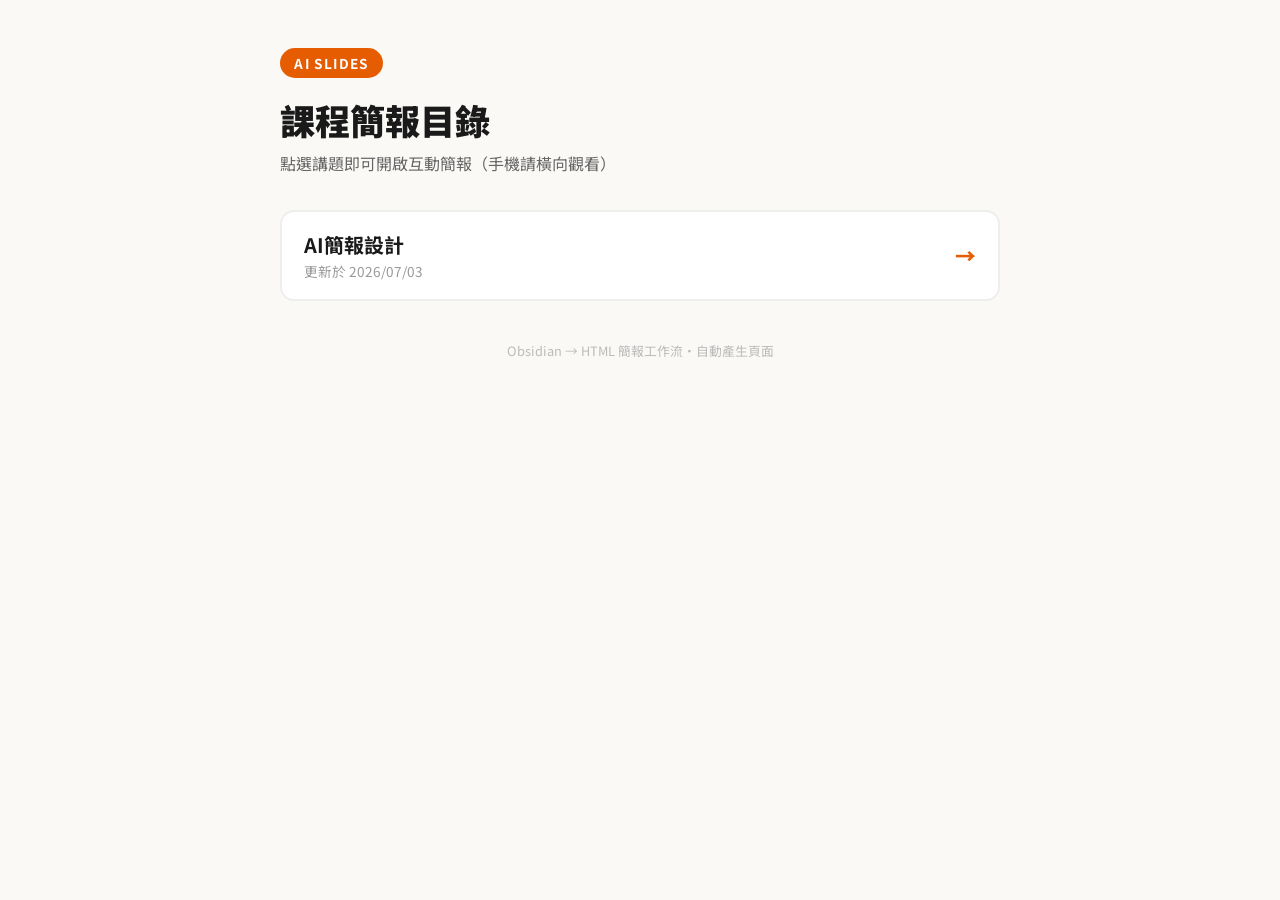
==== commit f4e237ad: "發布制度升級：每講題獨立網址 + 根目錄改為講題目錄頁 - build_presentation.py：修復 Obsidian 路徑（vault 重整後失效）、加入路徑自動搜尋防呆 - 每個講題編譯到" ====
--- a/index.html
+++ b/index.html
@@ -1,539 +1,42 @@
 <!DOCTYPE html>
-<html lang="zh-TW">
+<html lang="zh-Hant">
 <head>
   <meta charset="UTF-8">
   <meta name="viewport" content="width=device-width, initial-scale=1.0">
-  <title>AI簡報設計：表達是靈魂，工具是手腳</title>
-  <!-- 導入 Noto Sans TC 字體提升視覺質感 -->
+  <title>課程簡報目錄</title>
   <link rel="preconnect" href="https://fonts.googleapis.com">
   <link rel="preconnect" href="https://fonts.gstatic.com" crossorigin>
   <link href="https://fonts.googleapis.com/css2?family=Noto+Sans+TC:wght@400;500;700;900&display=swap" rel="stylesheet">
-  <link rel="stylesheet" href="style.css">
+  <style>
+    * { margin: 0; padding: 0; box-sizing: border-box; }
+    body { font-family: 'Noto Sans TC', sans-serif; background: #FAF9F6; color: #1A1A1A;
+           min-height: 100vh; padding: 3rem 1.2rem; }
+    .wrap { max-width: 720px; margin: 0 auto; }
+    .tag { display: inline-block; background: #E65C00; color: #fff; font-weight: 700;
+           font-size: 0.85rem; padding: 0.3rem 0.9rem; border-radius: 999px; letter-spacing: 0.1em; }
+    h1 { font-size: 2.2rem; font-weight: 900; margin: 1rem 0 0.4rem; }
+    .sub { color: #666; margin-bottom: 2.2rem; }
+    a.card { display: flex; align-items: center; justify-content: space-between; gap: 1rem;
+             background: #fff; border: 2px solid #eee; border-radius: 14px;
+             padding: 1.1rem 1.4rem; margin-bottom: 0.9rem; text-decoration: none; color: inherit;
+             transition: border-color .15s, transform .15s; }
+    a.card:hover { border-color: #E65C00; transform: translateY(-2px); }
+    .name { font-size: 1.25rem; font-weight: 700; }
+    .meta { color: #999; font-size: 0.85rem; margin-top: 0.15rem; }
+    .arrow { color: #E65C00; font-weight: 900; font-size: 1.3rem; flex-shrink: 0; }
+    .footer { text-align: center; color: #bbb; font-size: 0.8rem; margin-top: 2.5rem; }
+  </style>
 </head>
 <body>
-
-  <!-- ==================== 講師與學生共用簡報介面 ==================== -->
-  <div id="presenter-view" class="view-active">
-    
-    <!-- 幻燈片主容器 -->
-    <div class="slides-container" id="slides-container">
-      
-      
-      <!-- Slide 1: 封面 (由 MD 自動編譯) -->
-      <section class="slide title-slide active-slide" id="slide-1">
-        <div class="slide-content center-content">
-          <div class="tag">仁勇佛堂青少年班</div>
-          <h1 class="slide-title font-giant">AI 簡報設計課</h1>
-          <p class="slide-subtitle font-large">簡報只是出口，你的思想才是源頭</p>
-          <div class="slide-footer">
-            <span>時間：50 分鐘</span><span>主講人：後學 謝明吾 學習</span>
-          </div>
-        </div>
-      </section>
-
-
-      <!-- Slide 2: 主題轉場頁 THEME 01 (由 MD 自動編譯) -->
-      <section class="slide title-slide theme-title-slide" id="slide-2">
-        <div class="slide-content center-content">
-          <div class="theme-tag">THEME 01</div>
-          <h1 class="slide-title font-giant">簡報的靈魂是表達</h1>
-          <div class="theme-points-list">
-            
-            <div class="theme-point-item">
-              <span class="theme-point-num">1</span>
-              <span class="theme-point-text">即時互動：簡報的目標是什麼？</span>
-            </div>
-            <div class="theme-point-item">
-              <span class="theme-point-num">2</span>
-              <span class="theme-point-text">簡報的定義：Power Point</span>
-            </div>
-          </div>
-        </div>
-      </section>
-
-
-      <!-- Slide 3: 文字雲開場互動 (由 MD 自動編譯) -->
-      <section class="slide" id="slide-3">
-        <div class="slide-content split-layout" style="padding-top: 3.5rem;">
-          <div class="tag-category">主題一：簡報的靈魂是表達</div>
-          <div class="left-col">
-            <h2 class="slide-heading" style="font-size: 2.4rem;">即時互動：簡報的目標是什麼？</h2>
-            <p class="slide-desc font-small" style="margin-bottom:1rem;">掃碼或在瀏覽器打開此簡報連結，在輸入框回答：你覺得<span class="emphasis font-bold">簡報的目標</span>是什麼？</p>
-
-            <!-- 掃碼區域 -->
-            <div class="qr-box" style="padding: 1rem; gap: 1rem;">
-              <img id="presenter-qr" src="" alt="二維碼載入中..." style="width: 100px; height: 100px;">
-              <div class="qr-info">
-                <p class="font-small font-bold" style="font-size:0.95rem;">📱 手機掃碼或瀏覽連結：</p>
-                <code id="presenter-url" style="font-size:0.8rem; padding: 0.3rem 0.6rem; display:block; max-width:260px; overflow-x:auto;">載入中...</code>
-              </div>
-            </div>
-
-            <!-- 內嵌填寫回答區 -->
-            <div class="interactive-form-box" style="margin-top: 0.8rem; padding: 1.2rem; background: var(--bg-color-card); border-radius: var(--radius-sm); border: 2px solid var(--border-color);">
-              <h3 class="font-bold" style="font-size: 1.1rem; margin-bottom: 0.5rem; display: flex; align-items: center; gap: 0.3rem;">💬 輸入你的答案：</h3>
-              <div class="input-group-row" style="display: flex; gap: 0.5rem;">
-                <input type="text" id="slide2-answer-input" placeholder="例如：傳遞溫暖 (限8字)" maxlength="8" style="padding: 0.6rem; font-size: 1.1rem; border: 2px solid var(--border-color); border-radius: var(--radius-sm); outline: none; font-weight: 700; flex-grow: 1; min-width: 0;">
-                <button id="slide2-submit-btn" class="btn btn-primary" style="padding: 0.6rem 1.2rem; font-size: 1.1rem; border-radius: var(--radius-sm);">送出</button>
-              </div>
-              <p id="slide2-form-error" class="error-msg" style="margin-top: 0.4rem; text-align: left; font-size: 0.95rem; color: #E53E3E; font-weight: bold; display: none;"></p>
-              <p id="slide2-success-msg" style="color: #38A169; font-weight: bold; margin-top: 0.4rem; font-size: 0.95rem; display: none;">✓ 送出成功！請看右側文字雲！</p>
-            </div>
-
-            <div class="interactive-status" style="margin-top: 0.8rem; display: flex; align-items: center; justify-content: space-between;">
-              <p class="font-small font-bold" style="font-size: 1.05rem;">收到回應數：<span id="response-count" class="emphasis">0</span></p>
-              <button id="clear-words-btn" class="btn btn-secondary" style="padding: 0.4rem 0.8rem; font-size: 0.9rem;">清空單字</button>
-            </div>
-          </div>
-          <div class="right-col wc-container" style="height: 90%;">
-            <!-- 文字雲繪製畫布 -->
-            <canvas id="word-cloud-canvas"></canvas>
-            <div id="word-cloud-placeholder" class="wc-placeholder">
-              等待學生輸入回答...
-            </div>
-          </div>
-        </div>
-      </section>
-
-
-      <!-- Slide 4: 第一單元 - 表達是靈魂 (黑底極簡對比風格) (由 MD 自動編譯) -->
-      <section class="slide dark-slide" id="slide-4">
-        <div class="slide-content center-content">
-          <div class="tag-category">主題一：簡報的靈魂是表達</div>
-          <div class="dark-slide-layout">
-            <div class="dark-slide-col">
-              <div class="dark-slide-char">簡</div>
-              <div class="dark-slide-word text-gold">POWER</div>
-            </div>
-            <div class="dark-slide-col">
-              <div class="dark-slide-char">報</div>
-              <div class="dark-slide-word">POINT</div>
-            </div>
-          </div>
-        </div>
-      </section>
-
-
-      <!-- Slide 5: 主題轉場頁 THEME 02 (由 MD 自動編譯) -->
-      <section class="slide title-slide theme-title-slide" id="slide-5">
-        <div class="slide-content center-content">
-          <div class="theme-tag">THEME 02</div>
-          <h1 class="slide-title font-giant">視覺化表達與白皮書原則</h1>
-          <div class="theme-points-list">
-            
-            <div class="theme-point-item">
-              <span class="theme-point-num">1</span>
-              <span class="theme-point-text">區分報告用與演講用</span>
-            </div>
-            <div class="theme-point-item">
-              <span class="theme-point-num">2</span>
-              <span class="theme-point-text">視覺化表達三大原則</span>
-            </div>
-            <div class="theme-point-item">
-              <span class="theme-point-num">3</span>
-              <span class="theme-point-text">實踐：互動挑戰糾錯</span>
-            </div>
-          </div>
-        </div>
-      </section>
-
-
-      <!-- Slide 6: (由 MD 自動編譯) -->
-      <section class="slide" id="slide-6">
-        <div class="slide-content text-left-layout">
-          <div class="tag-category">主題二：視覺化表達與白皮書原則</div>
-          <h2 class="slide-heading">白皮書原則：報告用 vs 演講用</h2>
-          <p class="bullet-desc-intro">我們的重點是表達——但表達的對象不同，規格就不同。做簡報之前，要先判斷你的受眾需要什麼樣的規格、內容、排版：</p>
-
-<div class="grid-three-cols margin-top-md">
-            <div class="grid-card">
-              <div class="num-badge">01</div>
-              <h3 class="font-bold">報告用簡報</h3>
-              <p class="font-small">用於閱讀，文字可以多，資訊需詳細。</p>
-            </div>
-            <div class="grid-card">
-              <div class="num-badge">02</div>
-              <h3 class="font-bold">演講用簡報</h3>
-              <p class="font-small">用於輔助，白底黑字，重點字越大越好，絕不是逐字稿。</p>
-            </div>
-            <div class="grid-card">
-              <div class="num-badge">03</div>
-              <h3 class="font-bold">注意力是稀缺資源</h3>
-              <p class="font-small">演講簡報每頁不超過 3 個重點，去除所有無關雜訊。</p>
-            </div></div>
-
-
-
-        </div>
-      </section>
-
-
-      <!-- Slide 7: (由 MD 自動編譯) -->
-      <section class="slide" id="slide-7">
-        <div class="slide-content text-left-layout">
-          <div class="tag-category">主題二：視覺化表達與白皮書原則</div>
-          <h2 class="slide-heading">視覺化原則一：資訊最大化，雜訊最小化</h2>
-          <p class="bullet-desc-intro">拿掉無關干擾，讓聽眾注意力聚焦在核心重點上。</p>
-<ul class="bullet-list-v2"><li><div class="bullet-title">去除無關雜訊</div><div class="bullet-desc">刪除裝飾邊框與花俏背景，字體用粗黑體（思源黑體、微軟正黑體）。</div></li><li><div class="bullet-title">聚焦核心訊息</div><div class="bullet-desc">只保留與主題相關的元素，用對比讓重點一目了然。</div></li></ul>
-
-
-
-
-        </div>
-      </section>
-
-
-      <!-- Slide 8: 全頁圖片 (由 MD 自動編譯) -->
-      <section class="slide image-full-slide" id="slide-8">
-        <img src="視覺化原則一NG示範圖.png" alt="NG 示範" class="full-slide-image">
-      </section>
-
-
-      <!-- Slide 9: 全頁圖片 (由 MD 自動編譯) -->
-      <section class="slide image-full-slide" id="slide-9">
-        <img src="視覺化原則一改良示範圖.png" alt="改良示範" class="full-slide-image">
-      </section>
-
-
-      <!-- Slide 10: (由 MD 自動編譯) -->
-      <section class="slide" id="slide-10">
-        <div class="slide-content text-left-layout">
-          <div class="tag-category">主題二：視覺化表達與白皮書原則</div>
-          <h2 class="slide-heading">視覺化原則二：每頁不超過三個重點</h2>
-          <p class="bullet-desc-intro">給聽眾太多重點，等於沒有重點。</p>
-<ul class="bullet-list-v2"><li><div class="bullet-title">大腦記憶極限</div><div class="bullet-desc">一頁放超過 3 個重點，聽眾看完只會覺得混亂。</div></li><li><div class="bullet-title">精煉核心要點</div><div class="bullet-desc">每頁最多 3 個論點，其餘細節交給講師口頭說。</div></li></ul>
-
-
-
-
-        </div>
-      </section>
-
-
-      <!-- Slide 11: 全頁圖片 (由 MD 自動編譯) -->
-      <section class="slide image-full-slide" id="slide-11">
-        <img src="視覺化原則二NG示範圖.png" alt="NG 示範" class="full-slide-image">
-      </section>
-
-
-      <!-- Slide 12: 全頁圖片 (由 MD 自動編譯) -->
-      <section class="slide image-full-slide" id="slide-12">
-        <img src="視覺化原則二改良示範圖.png" alt="改良示範" class="full-slide-image">
-      </section>
-
-
-      <!-- Slide 13: (由 MD 自動編譯) -->
-      <section class="slide" id="slide-13">
-        <div class="slide-content text-left-layout">
-          <div class="tag-category">主題二：視覺化表達與白皮書原則</div>
-          <h2 class="slide-heading">視覺化原則三：圖 ＞ 詞 ＞ 文</h2>
-          <p class="bullet-desc-intro">用圖片和關鍵詞代替長篇文字。</p>
-<ul class="bullet-list-v2"><li><div class="bullet-title">視覺記憶優先</div><div class="bullet-desc">一張有溫度的真實照片，勝過一堆關鍵詞，更能引發情感共鳴。</div></li><li><div class="bullet-title">詞彙勝過段落</div><div class="bullet-desc">一定要放文字時，用精簡「關鍵詞」代替整句段落。</div></li></ul>
-
-
-
-
-        </div>
-      </section>
-
-
-      <!-- Slide 14: 全頁圖片 (由 MD 自動編譯) -->
-      <section class="slide image-full-slide" id="slide-14">
-        <img src="視覺化原則二NG示範圖.png" alt="NG 示範" class="full-slide-image">
-      </section>
-
-
-      <!-- Slide 15: 全頁圖片 (由 MD 自動編譯) -->
-      <section class="slide image-full-slide" id="slide-15">
-        <img src="視覺化原則三改良示範圖.png" alt="改良示範" class="full-slide-image">
-      </section>
-
-
-      <!-- Slide 16: 互動挑戰 - 簡報糾錯找不同 (由 MD 自動編譯) -->
-      <section class="slide" id="slide-16">
-        <div class="slide-content full-layout">
-          <div class="tag-category">主題二：視覺化表達與白皮書原則</div>
-          <h2 class="slide-heading text-center">互動挑戰：簡報糾錯找不同 🔍</h2>
-          <p class="text-center font-medium margin-bottom-sm">下面這是一張青少年製作的「感恩大自然」NG投影片，請找出 <span class="emphasis font-bold">4 個嚴重錯誤</span>！</p>
-
-          <div class="game-container">
-            <!-- NG 投影片本體 -->
-            <div class="ng-slide-canvas" id="ng-slide">
-              <div class="ng-header clickable-element" data-error="title" title="點擊檢查標題">
-                感恩大自然投影片簡報!!!
-              </div>
-              <div class="ng-layout-body">
-                <div class="ng-leftclickable clickable-element" data-error="text" title="點擊檢查左側文字">
-                  <h3>一、大自然對我們的恩惠</h3>
-                  <p>大自然給了我們新鮮的空氣，我們每天吸入的氧氣都是植物製造的，如果沒有植物，我們人類就會窒息而死。然後大自然還給了我們乾淨的水，水是生命之源，我們身體有70%都是水組成的。還有還有，大自然還提供了各種好吃的食物，包括米飯、蔬菜、水果、還有小麥，這些都是大自然慷慨賜予我們的，所以我們一定要好好感恩大自然，千萬不能破壞環境，否則會遭到大自然的報復喔！大家一定要記住！</p>
-                </div>
-                <div class="ng-rightclickable clickable-element" data-error="image" title="點擊檢查右側配圖">
-                  <div class="ng-image-placeholder">
-                    <span>一張超低畫質、有浮水印、而且歪掉的向日葵插圖</span>
-                  </div>
-                </div>
-              </div>
-              <div class="ng-footer clickable-element" data-error="style" title="點擊檢查整體風格">
-                背景使用超刺眼的螢光綠漸層 ＋ 紅色新細明體 ＋ 閃爍彩虹字
-              </div>
-            </div>
-
-            <!-- 錯誤說明面板 -->
-            <div class="game-feedback-panel" id="game-feedback">
-              <div class="feedback-title font-bold">點擊左側投影片中的錯誤區域進行糾錯！</div>
-              <div class="feedback-body" id="feedback-text">
-                請用滑鼠或手指點選 NG 投影片中有問題的地方。
-              </div>
-              <div class="found-counter">
-                已尋找錯誤：<span id="found-count" class="emphasis">0</span> / 4
-              </div>
-              <button id="purify-btn" class="btn btn-primary btn-disabled" disabled>✨ 一鍵淨化簡報</button>
-            </div>
-          </div>
-        </div>
-      </section>
-
-
-      <!-- Slide 17: 主題轉場頁 THEME 03 (由 MD 自動編譯) -->
-      <section class="slide title-slide theme-title-slide" id="slide-17">
-        <div class="slide-content center-content">
-          <div class="theme-tag">THEME 03</div>
-          <h1 class="slide-title font-giant">AI 時代，我們做什麼？</h1>
-          <div class="theme-points-list">
-            
-            <div class="theme-point-item">
-              <span class="theme-point-num">1</span>
-              <span class="theme-point-text">思考核心目標</span>
-            </div>
-            <div class="theme-point-item">
-              <span class="theme-point-num">2</span>
-              <span class="theme-point-text">專注內容發想</span>
-            </div>
-            <div class="theme-point-item">
-              <span class="theme-point-num">3</span>
-              <span class="theme-point-text">自動化重複工作</span>
-            </div>
-          </div>
-        </div>
-      </section>
-
-
-      <!-- Slide 18: (由 MD 自動編譯) -->
-      <section class="slide" id="slide-18">
-        <div class="slide-content text-left-layout">
-          <div class="tag-category">主題三：AI 時代，我們做什麼？</div>
-          <h2 class="slide-heading">1. 思考核心目標</h2>
-          <p class="bullet-desc-intro">這堂課要傳遞的核心目標，必須是自己明確內化思考過的。</p>
-<ul class="bullet-list-v2"><li><div class="bullet-title">簡報的靈魂</div><div class="bullet-desc">AI 無法替你思考，只有你自己知道要帶給聽眾什麼樣的改變。</div></li><li><div class="bullet-title">明確的指引</div><div class="bullet-desc">開始製作前，先花 5 分鐘寫下這堂課最想讓學生記住的「一句話」。</div></li></ul>
-
-
-
-
-        </div>
-      </section>
-
-
-      <!-- Slide 19: (由 MD 自動編譯) -->
-      <section class="slide" id="slide-19">
-        <div class="slide-content text-left-layout">
-          <div class="tag-category">主題三：AI 時代，我們做什麼？</div>
-          <h2 class="slide-heading">2. 專注內容發想</h2>
-          <p class="bullet-desc-intro">我們最該花時間的，是思考要講的內容與蒐集根據。</p>
-<ul class="bullet-list-v2"><li><div class="bullet-title">說服力來自根據</div><div class="bullet-desc">道場引用經典，醫學引用實證研究，職場靠嚴謹數據——有憑有據，而不是自己覺得怎樣。</div></li><li><div class="bullet-title">真實的情感</div><div class="bullet-desc">融入你在生活或佛堂中的親身體驗，這是 AI 永遠寫不出來的。</div></li><li><div class="bullet-title">故事的力量</div><div class="bullet-desc">用真實的故事打動聽眾，而不是冰冷的數據和 AI 生成的套話。</div></li></ul>
-
-
-
-
-        </div>
-      </section>
-
-
-      <!-- Slide 20: (由 MD 自動編譯) -->
-      <section class="slide" id="slide-20">
-        <div class="slide-content text-left-layout">
-          <div class="tag-category">主題三：AI 時代，我們做什麼？</div>
-          <h2 class="slide-heading">3. 自動化重複工作</h2>
-          <p class="bullet-desc-intro">排版、格式轉換等重複工作，全部交給 AI。</p>
-<ul class="bullet-list-v2"><li><div class="bullet-title">工具交給 AI</div><div class="bullet-desc">利用本套簡報編譯器，將 Markdown 快速編譯成網頁投影片。</div></li><li><div class="bullet-title">時間留給表達</div><div class="bullet-desc">把繁瑣的手動對齊、改字體等重複工作交給機器，專注於把課講好。</div></li></ul>
-
-
-
-
-        </div>
-      </section>
-
-
-      <!-- Slide 21: 主題轉場頁 THEME 04 (由 MD 自動編譯) -->
-      <section class="slide title-slide theme-title-slide" id="slide-21">
-        <div class="slide-content center-content">
-          <div class="theme-tag">THEME 04</div>
-          <h1 class="slide-title font-giant">實操環節</h1>
-          <div class="theme-points-list">
-            
-            <div class="theme-point-item">
-              <span class="theme-point-num">1</span>
-              <span class="theme-point-text">工具一：NotebookLM 生成簡報</span>
-            </div>
-            <div class="theme-point-item">
-              <span class="theme-point-num">2</span>
-              <span class="theme-point-text">工具二：Claude cowork 備課工作流</span>
-            </div>
-          </div>
-        </div>
-      </section>
-
-
-      <!-- Slide 22: (由 MD 自動編譯) -->
-      <section class="slide" id="slide-22">
-        <div class="slide-content text-left-layout">
-          <div class="tag-category">主題四：實操環節</div>
-          <h2 class="slide-heading">工具一：NotebookLM</h2>
-          <p class="bullet-desc-intro">上傳資料，AI 自動彙整重點並生成簡報。</p>
-
-<div class="grid-three-cols margin-top-md">
-            <div class="grid-card">
-              <div class="num-badge">01</div>
-              <h3 class="font-bold">使用流程</h3>
-              <p class="font-small">上傳資料（PDF、文章、筆記）→ AI 分析彙整 → 一鍵生成簡報草稿</p>
-            </div>
-            <div class="grid-card">
-              <div class="num-badge">02</div>
-              <h3 class="font-bold">適合情境</h3>
-              <p class="font-small">快速整理大量資料、讀書報告、彙整研究資料</p>
-            </div>
-            <div class="grid-card">
-              <div class="num-badge">03</div>
-              <h3 class="font-bold">小提醒</h3>
-              <p class="font-small">版面由 AI 自動決定，彈性調整空間較有限，但快速上手優勢明顯</p>
-            </div></div>
-
-
-          <div class="highlight-box font-medium margin-top-md">
-            💡 能學會用 NotebookLM 整理資料、生成簡報，已經非常厲害了！
-          </div>
-
-        </div>
-      </section>
-
-
-      <!-- Slide 23: 全頁圖片 (由 MD 自動編譯) -->
-      <section class="slide image-full-slide" id="slide-23">
-        <img src="NotebookLM.jpg" alt="NotebookLM" class="full-slide-image">
-      </section>
-
-
-      <!-- Slide 24: (由 MD 自動編譯) -->
-      <section class="slide" id="slide-24">
-        <div class="slide-content text-left-layout">
-          <div class="tag-category">主題四：實操環節</div>
-          <h2 class="slide-heading">工具二：Claude cowork備課工作流</h2>
-          <p class="bullet-desc-intro">在 Obsidian 寫純文字備課稿，AI 轉換成互動式網頁簡報。</p>
-
-<div class="grid-three-cols margin-top-md">
-            <div class="grid-card">
-              <div class="num-badge">01</div>
-              <h3 class="font-bold">使用流程</h3>
-              <p class="font-small">寫備課講義（純文字）→ Cowork AI 轉換格式 → 一鍵編譯成互動 HTML 簡報</p>
-            </div>
-            <div class="grid-card">
-              <div class="num-badge">02</div>
-              <h3 class="font-bold">適合情境</h3>
-              <p class="font-small">想完全掌控內容、需要互動功能、長期重複使用的備課系統</p>
-            </div>
-            <div class="grid-card">
-              <div class="num-badge">03</div>
-              <h3 class="font-bold">今天這份簡報</h3>
-              <p class="font-small">就是這套工作流產出的成果</p>
-            </div></div>
-
-
-          <div class="highlight-box font-medium margin-top-md">
-            💡 這套工作流需要多一點時間學習，但建立後每次備課都能省下大量排版時間。
-          </div>
-
-        </div>
-      </section>
-
-
-      <!-- Slide 25: 全頁圖片 (由 MD 自動編譯) -->
-      <section class="slide image-full-slide" id="slide-25">
-        <img src="claude cowork.jpg" alt="claude cowork" class="full-slide-image">
-      </section>
-
-
-      <!-- Slide 26: (由 MD 自動編譯) -->
-      <section class="slide" id="slide-26">
-        <div class="slide-content text-left-layout">
-          <div class="tag-category">主題四：實操環節</div>
-          <h2 class="slide-heading">重點回顧</h2>
-          <p class="bullet-desc-intro">今天這堂課，帶走這三件事：</p>
-<ul class="bullet-list-v2"><li><div class="bullet-title">簡報是表達的工具</div><div class="bullet-desc">Power Point = 最有力的點，靠「簡」讓你的觀點一擊必中</div></li><li><div class="bullet-title">視覺化原則</div><div class="bullet-desc">資訊最大化、雜訊最小化，每頁不超過三重點，圖＞詞＞文</div></li><li><div class="bullet-title">AI 時代的角色</div><div class="bullet-desc">你負責思考觀點與真實故事，AI 負責自動化重複工作</div></li></ul>
-
-
-
-
-        </div>
-      </section>
-
-
-      <!-- Slide 27: 結論與行動 (由 MD 自動編譯) -->
-      <section class="slide" id="slide-27">
-        <div class="slide-content center-content">
-          <div class="tag">本課總結</div>
-          <h2 class="slide-heading font-huge">簡報只是出口，你的思想才是源頭</h2>
-
-          <div class="summary-points font-large margin-top-md">
-            
-            <div class="summary-point">
-              <span class="num">1</span>
-              <div class="summary-text"><span class="emphasis font-bold">AI 知道的比你多，但它沒有你的觀點</span></div>
-            </div>
-            <div class="summary-point">
-              <span class="num">2</span>
-              <div class="summary-text"><span class="emphasis font-bold">AI 可以給你知識，但給不了你的立場</span></div>
-            </div>
-          </div>
-
-          <div class="final-quote font-medium margin-top-md">
-            「工具在你手裡，觀點在你心裡。」
-          </div>
-        </div>
-      </section>
-
-
-      <!-- Slide 28: 封面 (由 MD 自動編譯) -->
-      <section class="slide title-slide" id="slide-28">
-        <div class="slide-content center-content">
-          <div class="tag">仁勇佛堂青少年班</div>
-          <h1 class="slide-title font-giant">AI 簡報設計課</h1>
-          <p class="slide-subtitle font-large">簡報只是出口，你的思想才是源頭</p>
-          <div class="slide-footer">
-            <span>時間：50 分鐘</span><span>主講人：後學 謝明吾 學習</span>
-          </div>
-        </div>
-      </section>
-
-
-    </div>
-
-    <!-- 簡報導航按鈕 -->
-    <div class="navigation-controls">
-      <button id="prev-slide-btn" class="nav-btn">◀</button>
-      <span id="slide-number-display">1 / 28</span>
-      <button id="next-slide-btn" class="nav-btn">▶</button>
-      <button id="fullscreen-btn" class="nav-btn" title="全螢幕模式">⛶</button>
-    </div>
+  <div class="wrap">
+    <span class="tag">AI SLIDES</span>
+    <h1>課程簡報目錄</h1>
+    <p class="sub">點選講題即可開啟互動簡報（手機請橫向觀看）</p>
+    <a class="card" href="AI%E7%B0%A1%E5%A0%B1%E8%A8%AD%E8%A8%88/">
+      <div><div class="name">AI簡報設計</div><div class="meta">更新於 2026/07/03</div></div>
+      <span class="arrow">→</span>
+    </a>
+    <p class="footer">Obsidian → HTML 簡報工作流・自動產生頁面</p>
   </div>
-
-  <!-- 手機直向時提示轉橫向(只在窄螢幕直向顯示) -->
-  <div id="rotate-hint">
-    <div class="rotate-hint-inner">
-      <div class="rotate-icon">📱</div>
-      <p>請將手機<strong>橫向</strong>觀看<br>以獲得最佳閱讀體驗</p>
-    </div>
-  </div>
-
-  <!-- 引入主邏輯 JS -->
-  <script src="app.js"></script>
 </body>
 </html>
